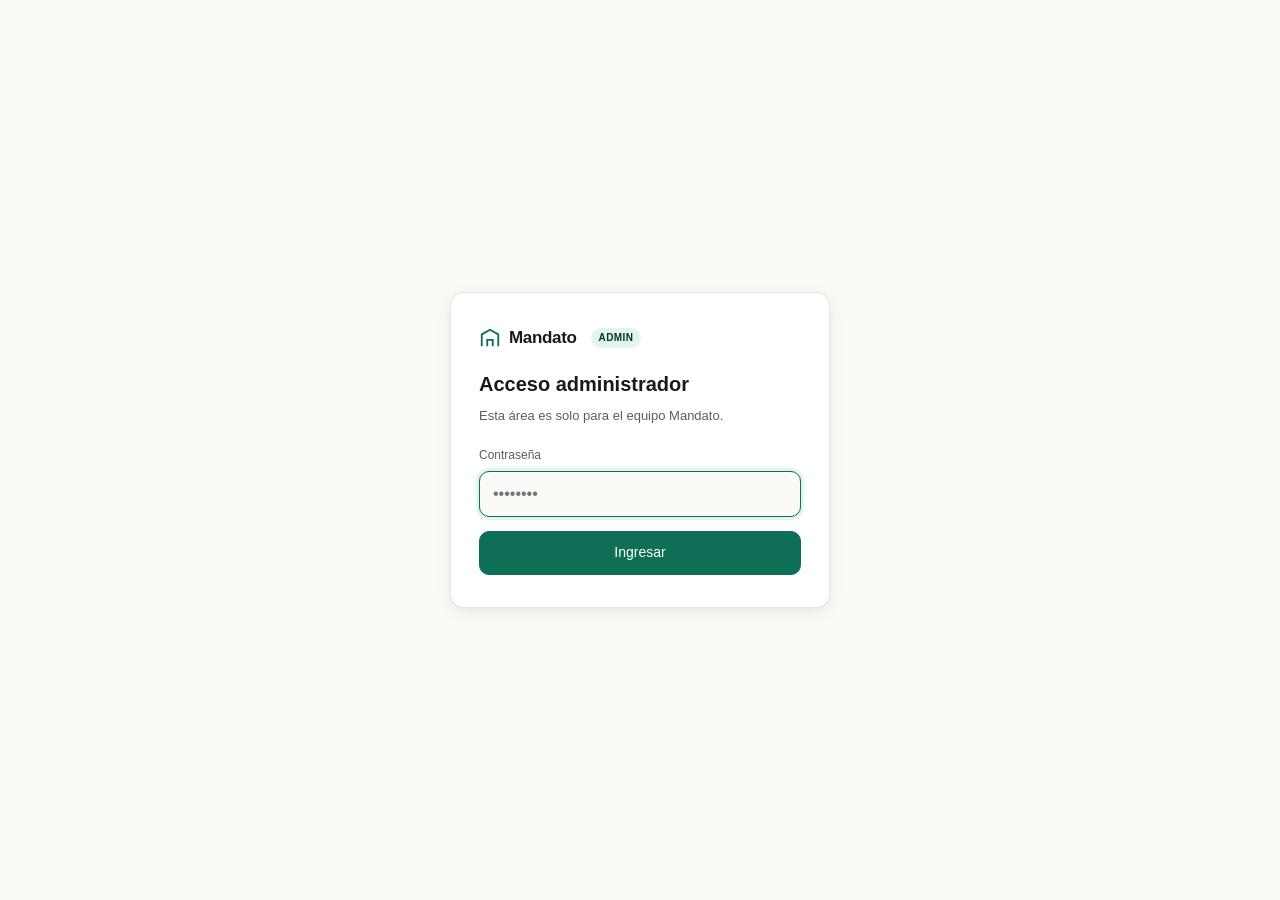
==== admin.html @ d6e8c39d "Add files via upload" ====
<!DOCTYPE html>
<html lang="es-CO">
<head>
<meta charset="UTF-8">
<meta name="viewport" content="width=device-width, initial-scale=1.0, viewport-fit=cover">
<meta name="theme-color" content="#0F6E56">
<meta name="robots" content="noindex, nofollow">
<title>Admin — Mandato</title>
<link rel="stylesheet" href="styles.css">
<style>
  .login-screen { min-height: 100vh; display: flex; align-items: center; justify-content: center; padding: 20px; }
  .login-card { background: var(--surface); border: 0.5px solid var(--border); border-radius: var(--radius-lg); padding: 32px 28px; max-width: 380px; width: 100%; box-shadow: var(--shadow-md); }
  .login-card h1 { font-size: 20px; margin: 0 0 6px; font-weight: 600; }
  .login-card p { font-size: 13px; color: var(--text-muted); margin: 0 0 20px; }
  .app { display: none; }
  .app.active { display: block; }
  .topbar-tag { font-size: 10px; padding: 2px 8px; background: var(--brand-light); color: var(--brand-text); border-radius: 999px; font-weight: 600; letter-spacing: 0.04em; text-transform: uppercase; margin-left: 6px; }
  .stats-row { display: grid; grid-template-columns: repeat(2, 1fr); gap: 10px; margin-bottom: 20px; }
  @media (min-width: 720px) { .stats-row { grid-template-columns: repeat(5, 1fr); } }
  .stat-card { background: var(--surface); border: 0.5px solid var(--border); border-radius: var(--radius-md); padding: 12px 14px; }
  .stat-label { font-size: 10px; color: var(--text-muted); letter-spacing: 0.05em; text-transform: uppercase; font-weight: 600; }
  .stat-value { font-size: 22px; font-weight: 600; margin-top: 2px; letter-spacing: -0.02em; }
  .stat-sub { font-size: 11px; color: var(--text-faint); margin-top: 2px; }
  .tabs { display: flex; gap: 4px; margin: 24px 0 18px; border-bottom: 0.5px solid var(--border); padding-bottom: 0; overflow-x: auto; }
  .tab { padding: 10px 16px; border: none; background: transparent; color: var(--text-muted); font-size: 13px; font-weight: 500; border-bottom: 2px solid transparent; transition: all 0.15s; white-space: nowrap; }
  .tab.active { color: var(--brand); border-bottom-color: var(--brand); }
  .tab-content { display: none; }
  .tab-content.active { display: block; }
  .filter-bar { display: flex; gap: 6px; margin-bottom: 14px; overflow-x: auto; padding-bottom: 4px; }
  .filter-bar::-webkit-scrollbar { display: none; }
  .filter-pill { padding: 7px 13px; border-radius: 999px; border: 0.5px solid var(--border-strong); background: var(--surface); color: var(--text); font-size: 13px; white-space: nowrap; flex-shrink: 0; }
  .filter-pill.active { background: var(--brand); border-color: var(--brand); color: white; font-weight: 500; }
  .item { background: var(--surface); border: 0.5px solid var(--border); border-radius: var(--radius-md); padding: 14px 16px; margin-bottom: 10px; cursor: pointer; transition: border-color 0.15s; }
  .item:hover { border-color: var(--brand); }
  .item-head { display: flex; justify-content: space-between; align-items: flex-start; gap: 10px; margin-bottom: 6px; flex-wrap: wrap; }
  .item-meta { font-size: 11px; color: var(--text-faint); font-family: monospace; }
  .item-title { font-size: 14px; font-weight: 500; }
  .item-text { font-size: 13px; color: var(--text-muted); line-height: 1.5; margin: 6px 0; }
  .item-foot { display: flex; justify-content: space-between; align-items: center; flex-wrap: wrap; gap: 6px; font-size: 11px; color: var(--text-faint); }
  .empty { background: var(--surface); border: 0.5px dashed var(--border-strong); border-radius: var(--radius-lg); padding: 50px 24px; text-align: center; color: var(--text-muted); }
  .empty h3 { font-size: 16px; color: var(--text); margin: 0 0 6px; font-weight: 500; }
  .empty p { font-size: 13px; max-width: 360px; line-height: 1.6; margin: 0 auto; }
  .modal { max-width: 640px; }
  .modal-header { padding-bottom: 12px; border-bottom: 0.5px solid var(--border); margin-bottom: 14px; }
  .modal-header h2 { font-size: 18px; margin: 0 0 4px; font-weight: 600; }
  .detail-grid { display: grid; grid-template-columns: 1fr 1fr; gap: 8px; margin: 12px 0; }
  .detail-item { background: var(--bg); border: 0.5px solid var(--border); border-radius: var(--radius-sm); padding: 8px 12px; }
  .detail-item-key { font-size: 10px; color: var(--text-faint); text-transform: uppercase; letter-spacing: 0.04em; }
  .detail-item-value { font-size: 13px; margin-top: 2px; }
  .contact-card { background: var(--brand-light); border-radius: var(--radius-md); padding: 12px 14px; margin: 12px 0; }
  .contact-card div { font-size: 13px; color: var(--brand-text); margin-bottom: 4px; }
  .contact-card div:last-child { margin-bottom: 0; }
  .modal-actions { display: flex; gap: 8px; margin-top: 14px; padding-top: 14px; border-top: 0.5px solid var(--border); flex-wrap: wrap; }
  .toast { position: fixed; bottom: 20px; left: 50%; transform: translateX(-50%); background: var(--text); color: var(--bg); padding: 12px 20px; border-radius: var(--radius-md); font-size: 13px; opacity: 0; transition: opacity 0.3s; z-index: 200; }
  .toast.show { opacity: 1; }
  .setup-banner { background: var(--warning-light); border: 0.5px solid var(--warning); border-radius: var(--radius-md); padding: 14px 16px; margin-bottom: 16px; font-size: 13px; color: var(--warning); }
</style>
</head>
<body>

<!-- Login -->
<div class="login-screen" id="login-screen">
  <div class="login-card">
    <div class="brand" style="margin-bottom:18px"><svg class="brand-icon" width="22" height="22" viewBox="0 0 24 24" fill="none" stroke="currentColor" stroke-width="2"><path d="M3 21V8l9-5 9 5v13"/><path d="M9 21v-7h6v7"/></svg><span class="brand-name">Mandato</span><span class="topbar-tag">admin</span></div>
    <h1>Acceso administrador</h1>
    <p>Esta área es solo para el equipo Mandato.</p>
    <div class="form-field">
      <label for="login-password">Contraseña</label>
      <input type="password" id="login-password" placeholder="••••••••">
    </div>
    <button type="button" class="btn btn-primary btn-block" id="login-btn">Ingresar</button>
  </div>
</div>

<!-- App -->
<div class="app" id="app">
  <header class="nav">
    <div class="nav-inner">
      <a href="index.html" class="brand"><svg class="brand-icon" width="20" height="20" viewBox="0 0 24 24" fill="none" stroke="currentColor" stroke-width="2"><path d="M3 21V8l9-5 9 5v13"/><path d="M9 21v-7h6v7"/></svg><span class="brand-name">Mandato</span><span class="topbar-tag">admin</span></a>
      <div class="nav-actions">
        <span style="font-size:11px; color:var(--text-faint);" id="storage-mode">modo: local</span>
        <button type="button" class="btn btn-ghost btn-sm" id="logout-btn">Salir</button>
      </div>
    </div>
  </header>

  <main class="wrap-wide" style="padding-top:24px; padding-bottom:48px;">

    <h1 style="font-size:24px; margin:0 0 6px; font-weight:600; letter-spacing:-0.02em;">Dashboard</h1>
    <p style="font-size:14px; color:var(--text-muted); margin:0 0 20px;">Operaciones, ingresos y gestión de la plataforma.</p>

    <div id="setup-banner-slot"></div>

    <!-- Métricas globales -->
    <div class="stats-row">
      <div class="stat-card">
        <div class="stat-label">MRR</div>
        <div class="stat-value" id="stat-mrr">$0</div>
        <div class="stat-sub">ingreso mensual recurrente</div>
      </div>
      <div class="stat-card">
        <div class="stat-label">Compradores</div>
        <div class="stat-value" id="stat-users">0</div>
        <div class="stat-sub" id="stat-users-sub">0 premium</div>
      </div>
      <div class="stat-card">
        <div class="stat-label">Brokers activos</div>
        <div class="stat-value" id="stat-brokers">0</div>
        <div class="stat-sub" id="stat-brokers-sub">0 pro+</div>
      </div>
      <div class="stat-card">
        <div class="stat-label">Mandatos activos</div>
        <div class="stat-value" id="stat-mandatos">0</div>
        <div class="stat-sub" id="stat-mandatos-sub">0 nuevos hoy</div>
      </div>
      <div class="stat-card">
        <div class="stat-label">Pagos del mes</div>
        <div class="stat-value" id="stat-pagos">$0</div>
        <div class="stat-sub" id="stat-pagos-sub">0 transacciones</div>
      </div>
    </div>

    <!-- Tabs -->
    <div class="tabs">
      <button type="button" class="tab active" data-tab="mandatos">Mandatos</button>
      <button type="button" class="tab" data-tab="usuarios">Compradores</button>
      <button type="button" class="tab" data-tab="brokers">Brokers</button>
      <button type="button" class="tab" data-tab="pagos">Pagos</button>
      <button type="button" class="tab" data-tab="suscripciones">Suscripciones</button>
    </div>

    <!-- Tab: Mandatos -->
    <div class="tab-content active" id="tab-mandatos">
      <div class="filter-bar">
        <button type="button" class="filter-pill active" data-mfilter="all">Todos</button>
        <button type="button" class="filter-pill" data-mfilter="active">Activos</button>
        <button type="button" class="filter-pill" data-mfilter="paused">Pausados</button>
        <button type="button" class="filter-pill" data-mfilter="closed">Cerrados</button>
        <button type="button" class="filter-pill" data-mfilter="expired">Expirados</button>
      </div>
      <div id="mandates-list"></div>
    </div>

    <!-- Tab: Usuarios -->
    <div class="tab-content" id="tab-usuarios">
      <div id="users-list"></div>
    </div>

    <!-- Tab: Brokers -->
    <div class="tab-content" id="tab-brokers">
      <div id="brokers-list"></div>
    </div>

    <!-- Tab: Pagos -->
    <div class="tab-content" id="tab-pagos">
      <div id="pagos-list"></div>
    </div>

    <!-- Tab: Suscripciones -->
    <div class="tab-content" id="tab-suscripciones">
      <div id="subs-list"></div>
    </div>

  </main>
</div>

<!-- Modal detalle mandato -->
<div class="modal-backdrop" id="mandate-modal">
  <div class="modal">
    <div class="modal-header">
      <h2 id="md-name">Mandato</h2>
      <div id="md-meta" style="font-size:11px; color:var(--text-faint);"></div>
    </div>
    <div id="md-body"></div>
    <div class="modal-actions">
      <button type="button" class="btn btn-sm" id="md-close">Cerrar</button>
      <button type="button" class="btn btn-whatsapp btn-sm" id="md-whatsapp">WhatsApp</button>
      <select class="btn btn-sm" id="md-status" style="padding-right:30px">
        <option value="active">Activo</option>
        <option value="paused">Pausado</option>
        <option value="closed">Cerrado</option>
        <option value="expired">Expirado</option>
      </select>
      <button type="button" class="btn btn-primary btn-sm" id="md-add-offer" style="margin-left:auto">+ Enviar oferta</button>
    </div>
  </div>
</div>

<!-- Modal nueva oferta -->
<div class="modal-backdrop" id="offer-modal">
  <div class="modal" style="max-width:520px">
    <div class="modal-header"><h2>Nueva oferta</h2></div>
    <div class="form-field"><label>Nombre del inmueble</label><input type="text" id="of-name" placeholder="Apto 401 · Edificio Manila Living"></div>
    <div class="form-field"><label>Ubicación</label><input type="text" id="of-location" placeholder="Manila, El Poblado · Estrato 6"></div>
    <div class="form-row">
      <div class="form-field"><label>Precio COP</label><input type="text" id="of-price" inputmode="numeric" placeholder="420.000.000"></div>
      <div class="form-field"><label>Área m²</label><input type="text" id="of-area" inputmode="numeric"></div>
    </div>
    <div class="form-row">
      <div class="form-field"><label>Habitaciones</label><input type="text" id="of-rooms"></div>
      <div class="form-field"><label>Baños</label><input type="text" id="of-baths"></div>
    </div>
    <div class="form-field"><label>Por qué hace match</label><textarea id="of-why" placeholder="Off-market. Cap rate 9.8%..."></textarea></div>
    <div class="form-field"><label>Link <span class="optional">(opcional)</span></label><input type="url" id="of-link"></div>
    <div class="modal-actions">
      <button type="button" class="btn btn-sm" id="of-cancel">Cancelar</button>
      <button type="button" class="btn btn-primary btn-sm" id="of-submit" style="margin-left:auto">Guardar y notificar</button>
    </div>
  </div>
</div>

<div class="toast" id="toast"></div>

<script src="config.js"></script>
<script>
(function() {
  var H = window.MANDATO_HELPERS;
  var DB = window.MANDATO_DB;
  var SESSION_KEY = 'mandato_admin_session_v1';

  var allMandates = [], allUsers = [], allBrokers = [], allPagos = [], allSubs = [];
  var currentMandate = null;
  var currentMFilter = 'all';

  // ===== Auth =====
  function checkAuth() {
    return sessionStorage.getItem(SESSION_KEY) === 'authenticated';
  }
  function showApp() {
    document.getElementById('login-screen').style.display = 'none';
    document.getElementById('app').classList.add('active');
    if (!DB.isConfigured()) {
      document.getElementById('storage-mode').textContent = 'modo: local (demo)';
      document.getElementById('setup-banner-slot').innerHTML = '<div class="setup-banner">⚠️ <strong>Supabase no configurado.</strong> Estás en modo demo con datos de ejemplo. Edita <code>config.js</code> y pega tu URL y anon key para conectar la base de datos real.</div>';
      seedDemoData();
    } else {
      document.getElementById('storage-mode').textContent = 'modo: supabase';
    }
    refreshAll();
  }
  function showLogin() {
    document.getElementById('login-screen').style.display = 'flex';
    document.getElementById('app').classList.remove('active');
  }

  document.getElementById('login-btn').addEventListener('click', function() {
    var pw = document.getElementById('login-password').value;
    if (pw === window.MANDATO_CONFIG.ADMIN_PASSWORD) {
      sessionStorage.setItem(SESSION_KEY, 'authenticated');
      showApp();
    } else { showToast('Contraseña incorrecta'); }
  });
  document.getElementById('login-password').addEventListener('keydown', function(e) {
    if (e.key === 'Enter') document.getElementById('login-btn').click();
  });
  document.getElementById('logout-btn').addEventListener('click', function() {
    sessionStorage.removeItem(SESSION_KEY); window.location.reload();
  });

  // ===== Demo data =====
  function seedDemoData() {
    if (allMandates.length > 0) return;
    var now = Date.now();
    allMandates = [
      { id: 'm_demo_1', created_at: new Date(now - 6*3600*1000).toISOString(), vence_at: new Date(now + 24*86400*1000).toISOString(), status: 'active', usuario_id: 'u_demo_1', contact_name: 'Juan Pérez', contact_phone: '3001234567', contact_email: 'juan@ejemplo.com', free_text: 'Apto 2 hab en El Poblado o Laureles para Airbnb hasta $450M, contado, 1-3 meses.', fields: { 'Tipo': 'Apartamento', 'Zona': 'El Poblado, Laureles', 'Habitaciones': '2', 'Forma de pago': 'Contado' }, ofertas_count: 3 },
      { id: 'm_demo_2', created_at: new Date(now - 2*86400*1000).toISOString(), vence_at: new Date(now + 28*86400*1000).toISOString(), status: 'active', usuario_id: 'u_demo_2', contact_name: 'María Restrepo', contact_phone: '3109876543', free_text: 'Casa familiar Envigado, 3 hab, hasta $900M, crédito.', fields: { 'Tipo': 'Casa', 'Zona': 'Envigado' }, ofertas_count: 2 },
      { id: 'm_demo_3', created_at: new Date(now - 86400*1000).toISOString(), vence_at: new Date(now + 14*86400*1000).toISOString(), status: 'active', usuario_id: 'u_demo_3', contact_name: 'Andrés Foreign', contact_phone: '3145556677', free_text: 'Apartaestudio en Provenza para flip, hasta $280M, contado.', fields: { 'Tipo': 'Apartaestudio', 'Forma de pago': 'Contado' }, ofertas_count: 0 }
    ];
    allUsers = [
      { id: 'u_demo_1', nombre: 'Juan Pérez', telefono: '3001234567', email: 'juan@ejemplo.com', plan_id: 'comprador_premium', plan_vence_at: new Date(now + 24*86400*1000).toISOString(), created_at: new Date(now - 7*86400*1000).toISOString() },
      { id: 'u_demo_2', nombre: 'María Restrepo', telefono: '3109876543', email: 'maria@gmail.com', plan_id: 'comprador_free', created_at: new Date(now - 3*86400*1000).toISOString() },
      { id: 'u_demo_3', nombre: 'Andrés Foreign', telefono: '3145556677', email: 'andres@gmail.com', plan_id: 'comprador_free', created_at: new Date(now - 86400*1000).toISOString() }
    ];
    allBrokers = [
      { id: 'br_demo_1', nombre: 'Carolina Restrepo', telefono: '3201112233', email: 'caro@inmob.co', empresa: 'Independiente', plan_id: 'broker_pro', plan_vence_at: new Date(now + 20*86400*1000).toISOString(), activo: true, ciudades: ['Medellín'], created_at: new Date(now - 30*86400*1000).toISOString() },
      { id: 'br_demo_2', nombre: 'Juan Marín', telefono: '3105556677', email: 'juan@brokers.co', plan_id: 'broker_basico', plan_vence_at: new Date(now + 15*86400*1000).toISOString(), activo: true, ciudades: ['Medellín'], created_at: new Date(now - 60*86400*1000).toISOString() },
      { id: 'br_demo_3', nombre: 'Andrés Salazar', telefono: '3009998877', email: 'andres@elite.co', empresa: 'Élite Realty', plan_id: 'broker_elite', plan_vence_at: new Date(now + 5*86400*1000).toISOString(), activo: true, ciudades: ['Medellín', 'Bogotá', 'Cali'], created_at: new Date(now - 90*86400*1000).toISOString() }
    ];
    allSubs = [
      { id: 'sub_1', usuario_id: 'u_demo_1', plan_id: 'comprador_premium', estado: 'active', monto: 79000, inicio_at: new Date(now - 6*86400*1000).toISOString(), fin_at: new Date(now + 24*86400*1000).toISOString() },
      { id: 'sub_2', broker_id: 'br_demo_1', plan_id: 'broker_pro', estado: 'active', monto: 349000, inicio_at: new Date(now - 10*86400*1000).toISOString(), fin_at: new Date(now + 20*86400*1000).toISOString() },
      { id: 'sub_3', broker_id: 'br_demo_2', plan_id: 'broker_basico', estado: 'active', monto: 149000, inicio_at: new Date(now - 15*86400*1000).toISOString(), fin_at: new Date(now + 15*86400*1000).toISOString() },
      { id: 'sub_4', broker_id: 'br_demo_3', plan_id: 'broker_elite', estado: 'active', monto: 799000, inicio_at: new Date(now - 25*86400*1000).toISOString(), fin_at: new Date(now + 5*86400*1000).toISOString() }
    ];
    allPagos = [
      { id: 'pay_1', created_at: new Date(now - 6*86400*1000).toISOString(), monto: 79000, estado: 'approved', metodo_pago: 'CARD', usuario_id: 'u_demo_1', payer_email: 'juan@ejemplo.com', wompi_reference: 'mandato_1730000001' },
      { id: 'pay_2', created_at: new Date(now - 10*86400*1000).toISOString(), monto: 349000, estado: 'approved', metodo_pago: 'PSE', broker_id: 'br_demo_1', payer_email: 'caro@inmob.co', wompi_reference: 'mandato_br_1730000002' },
      { id: 'pay_3', created_at: new Date(now - 15*86400*1000).toISOString(), monto: 149000, estado: 'approved', metodo_pago: 'NEQUI', broker_id: 'br_demo_2', payer_email: 'juan@brokers.co', wompi_reference: 'mandato_br_1730000003' },
      { id: 'pay_4', created_at: new Date(now - 25*86400*1000).toISOString(), monto: 799000, estado: 'approved', metodo_pago: 'BANCOLOMBIA_TRANSFER', broker_id: 'br_demo_3', payer_email: 'andres@elite.co', wompi_reference: 'mandato_br_1730000004' }
    ];
  }

  // ===== Refresh data =====
  function refreshAll() {
    if (!DB.isConfigured()) {
      renderStats(); renderMandates(); renderUsers(); renderBrokers(); renderPagos(); renderSubs();
      return;
    }
    Promise.all([
      DB.select('mandatos', 'order=created_at.desc&limit=200'),
      DB.select('usuarios', 'order=created_at.desc&limit=200'),
      DB.select('brokers', 'order=created_at.desc&limit=200'),
      DB.select('pagos', 'order=created_at.desc&limit=200'),
      DB.select('suscripciones', 'order=created_at.desc&limit=200')
    ]).then(function(results) {
      allMandates = results[0] || [];
      allUsers = results[1] || [];
      allBrokers = results[2] || [];
      allPagos = results[3] || [];
      allSubs = results[4] || [];
      renderStats(); renderMandates(); renderUsers(); renderBrokers(); renderPagos(); renderSubs();
    }).catch(function(e) {
      console.error(e); showToast('Error cargando datos: ' + e.message);
    });
  }

  function renderStats() {
    // MRR: suma de todas las suscripciones activas mensuales
    var mrr = allSubs.filter(function(s){return s.estado === 'active';})
      .reduce(function(sum, s){return sum + (s.monto || 0);}, 0);
    document.getElementById('stat-mrr').textContent = H.formatCOP(mrr);

    // Usuarios
    document.getElementById('stat-users').textContent = allUsers.length;
    var premium = allUsers.filter(function(u){return u.plan_id === 'comprador_premium';}).length;
    document.getElementById('stat-users-sub').textContent = premium + ' premium';

    // Brokers activos
    var brokersActivos = allBrokers.filter(function(b){return b.activo !== false;}).length;
    document.getElementById('stat-brokers').textContent = brokersActivos;
    var pro = allBrokers.filter(function(b){return b.plan_id === 'broker_pro' || b.plan_id === 'broker_elite';}).length;
    document.getElementById('stat-brokers-sub').textContent = pro + ' pro+';

    // Mandatos activos
    var mandActivos = allMandates.filter(function(m){return m.status === 'active';}).length;
    document.getElementById('stat-mandatos').textContent = mandActivos;
    var hoy = new Date(); hoy.setHours(0,0,0,0);
    var nuevosHoy = allMandates.filter(function(m){return new Date(m.created_at) >= hoy;}).length;
    document.getElementById('stat-mandatos-sub').textContent = nuevosHoy + ' nuevos hoy';

    // Pagos del mes
    var inicioMes = new Date(); inicioMes.setDate(1); inicioMes.setHours(0,0,0,0);
    var pagosDelMes = allPagos.filter(function(p){
      return p.estado === 'approved' && new Date(p.created_at) >= inicioMes;
    });
    var montoMes = pagosDelMes.reduce(function(sum, p){return sum + (p.monto || 0);}, 0);
    document.getElementById('stat-pagos').textContent = H.formatCOP(montoMes);
    document.getElementById('stat-pagos-sub').textContent = pagosDelMes.length + ' transacciones';
  }

  // ===== Tabs =====
  document.querySelectorAll('.tab').forEach(function(t) {
    t.addEventListener('click', function() {
      document.querySelectorAll('.tab').forEach(function(x){x.classList.remove('active');});
      document.querySelectorAll('.tab-content').forEach(function(c){c.classList.remove('active');});
      t.classList.add('active');
      document.getElementById('tab-' + t.getAttribute('data-tab')).classList.add('active');
    });
  });

  // ===== Filter mandatos =====
  document.querySelectorAll('[data-mfilter]').forEach(function(p) {
    p.addEventListener('click', function() {
      document.querySelectorAll('[data-mfilter]').forEach(function(x){x.classList.remove('active');});
      p.classList.add('active');
      currentMFilter = p.getAttribute('data-mfilter');
      renderMandates();
    });
  });

  function renderMandates() {
    var list = currentMFilter === 'all' ? allMandates : allMandates.filter(function(m){return m.status === currentMFilter;});
    var el = document.getElementById('mandates-list');
    if (list.length === 0) {
      el.innerHTML = '<div class="empty"><h3>Sin mandatos en esta vista</h3><p>Cuando los compradores publiquen, aparecerán aquí.</p></div>';
      return;
    }
    el.innerHTML = list.map(function(m) {
      var statusBadge = {active:'badge-brand', paused:'badge-warning', closed:'badge-info', expired:'badge-danger'}[m.status] || '';
      return '<div class="item" data-id="' + H.escapeHtml(m.id) + '" data-type="mandate">' +
        '<div class="item-head">' +
          '<div><span class="item-meta">' + H.escapeHtml(m.id) + '</span> · <span class="item-title">' + H.escapeHtml(m.contact_name || '') + '</span></div>' +
          '<span class="badge ' + statusBadge + '">' + m.status + '</span>' +
        '</div>' +
        '<div class="item-text">' + H.escapeHtml((m.free_text || '').slice(0, 200)) + '</div>' +
        '<div class="item-foot"><span>' + H.timeAgo(m.created_at) + ' · +57 ' + H.escapeHtml(m.contact_phone) + '</span><span>' + (m.ofertas_count || 0) + ' ofertas</span></div>' +
      '</div>';
    }).join('');
    el.querySelectorAll('.item').forEach(function(c) {
      c.addEventListener('click', function(){ openMandateDetail(c.getAttribute('data-id')); });
    });
  }

  function renderUsers() {
    var el = document.getElementById('users-list');
    if (allUsers.length === 0) {
      el.innerHTML = '<div class="empty"><h3>Sin compradores aún</h3><p>Los compradores que se registren aparecerán aquí.</p></div>';
      return;
    }
    el.innerHTML = allUsers.map(function(u) {
      var planBadge = u.plan_id === 'comprador_premium' ? '<span class="badge badge-brand">Premium</span>' : '<span class="badge">Free</span>';
      return '<div class="item">' +
        '<div class="item-head">' +
          '<div><span class="item-title">' + H.escapeHtml(u.nombre) + '</span></div>' +
          planBadge +
        '</div>' +
        '<div class="item-foot"><span>+57 ' + H.escapeHtml(u.telefono) + ' · ' + H.escapeHtml(u.email || '') + '</span><span>' + H.timeAgo(u.created_at) + '</span></div>' +
      '</div>';
    }).join('');
  }

  function renderBrokers() {
    var el = document.getElementById('brokers-list');
    if (allBrokers.length === 0) {
      el.innerHTML = '<div class="empty"><h3>Sin brokers afiliados</h3><p>Los brokers que se registren aparecerán aquí.</p></div>';
      return;
    }
    el.innerHTML = allBrokers.map(function(b) {
      var planLabel = {broker_basico:'Básico', broker_pro:'Pro', broker_elite:'Élite'}[b.plan_id] || '?';
      var planBadgeClass = b.plan_id === 'broker_elite' ? 'badge-gold' : (b.plan_id === 'broker_pro' ? 'badge-brand' : 'badge-info');
      var activoLabel = b.activo === false ? '<span class="badge badge-danger">inactivo</span>' : '';
      return '<div class="item">' +
        '<div class="item-head">' +
          '<div><span class="item-title">' + H.escapeHtml(b.nombre) + '</span>' + (b.empresa ? ' <span style="color:var(--text-faint); font-size:12px;">· ' + H.escapeHtml(b.empresa) + '</span>' : '') + '</div>' +
          '<div style="display:flex; gap:4px;"><span class="badge ' + planBadgeClass + '">' + planLabel + '</span>' + activoLabel + '</div>' +
        '</div>' +
        '<div class="item-foot"><span>+57 ' + H.escapeHtml(b.telefono) + ' · ' + H.escapeHtml(b.email || '') + '</span><span>vence en ' + (b.plan_vence_at ? H.daysUntil(b.plan_vence_at) + ' días' : '—') + '</span></div>' +
      '</div>';
    }).join('');
  }

  function renderPagos() {
    var el = document.getElementById('pagos-list');
    if (allPagos.length === 0) {
      el.innerHTML = '<div class="empty"><h3>Sin pagos registrados</h3><p>Los pagos exitosos y rechazados aparecerán aquí.</p></div>';
      return;
    }
    el.innerHTML = allPagos.map(function(p) {
      var estadoBadge = {approved:'badge-brand', pending:'badge-warning', declined:'badge-danger', voided:'badge-info', error:'badge-danger'}[p.estado] || '';
      return '<div class="item">' +
        '<div class="item-head">' +
          '<div><span class="item-title">' + H.formatCOP(p.monto) + '</span> <span style="color:var(--text-faint); font-size:12px;">· ' + H.escapeHtml(p.metodo_pago || '?') + '</span></div>' +
          '<span class="badge ' + estadoBadge + '">' + p.estado + '</span>' +
        '</div>' +
        '<div class="item-foot"><span>' + H.escapeHtml(p.payer_email || '') + ' · ref: ' + H.escapeHtml(p.wompi_reference || '?') + '</span><span>' + H.timeAgo(p.created_at) + '</span></div>' +
      '</div>';
    }).join('');
  }

  function renderSubs() {
    var el = document.getElementById('subs-list');
    if (allSubs.length === 0) {
      el.innerHTML = '<div class="empty"><h3>Sin suscripciones</h3><p>Las suscripciones activas y pasadas aparecerán aquí.</p></div>';
      return;
    }
    el.innerHTML = allSubs.map(function(s) {
      var planLabel = {comprador_free:'Free', comprador_premium:'Premium', broker_basico:'Básico', broker_pro:'Pro', broker_elite:'Élite'}[s.plan_id] || s.plan_id;
      var titular = '';
      if (s.usuario_id) {
        var u = allUsers.find(function(x){return x.id === s.usuario_id;});
        titular = (u && u.nombre) || s.usuario_id;
      } else if (s.broker_id) {
        var b = allBrokers.find(function(x){return x.id === s.broker_id;});
        titular = ((b && b.nombre) || s.broker_id) + ' (broker)';
      }
      var estadoBadge = {active:'badge-brand', pending:'badge-warning', cancelled:'badge-danger', expired:'badge-info'}[s.estado] || '';
      return '<div class="item">' +
        '<div class="item-head">' +
          '<div><span class="item-title">' + H.escapeHtml(titular) + '</span> · <span style="color:var(--text-muted); font-size:13px;">' + planLabel + ' · ' + H.formatCOP(s.monto) + '</span></div>' +
          '<span class="badge ' + estadoBadge + '">' + s.estado + '</span>' +
        '</div>' +
        '<div class="item-foot"><span>desde ' + H.timeAgo(s.inicio_at) + '</span><span>vence ' + (s.fin_at ? 'en ' + H.daysUntil(s.fin_at) + ' días' : '—') + '</span></div>' +
      '</div>';
    }).join('');
  }

  // ===== Mandate detail =====
  function openMandateDetail(id) {
    var m = allMandates.find(function(x){return x.id === id;});
    if (!m) return;
    currentMandate = m;

    document.getElementById('md-name').textContent = m.contact_name || 'Mandato';
    document.getElementById('md-meta').textContent = m.id + ' · ' + H.timeAgo(m.created_at);

    var fieldsHtml = '';
    if (m.fields) {
      Object.keys(m.fields).forEach(function(k) {
        fieldsHtml += '<div class="detail-item"><div class="detail-item-key">' + H.escapeHtml(k) + '</div><div class="detail-item-value">' + H.escapeHtml(m.fields[k]) + '</div></div>';
      });
    }

    document.getElementById('md-body').innerHTML =
      '<div class="contact-card">' +
        '<div><strong>' + H.escapeHtml(m.contact_name) + '</strong></div>' +
        '<div>+57 ' + H.escapeHtml(m.contact_phone) + '</div>' +
        (m.contact_email ? '<div>' + H.escapeHtml(m.contact_email) + '</div>' : '') +
      '</div>' +
      '<div style="font-size:11px; color:var(--text-muted); text-transform:uppercase; letter-spacing:0.05em; margin:14px 0 6px;">Lo que busca</div>' +
      '<div style="font-size:14px; line-height:1.6; padding:12px 14px; background:var(--bg); border-radius:var(--radius-md);">' + H.escapeHtml(m.free_text || 'Sin descripción') + '</div>' +
      (Object.keys(m.fields || {}).length > 0 ? '<div style="font-size:11px; color:var(--text-muted); text-transform:uppercase; letter-spacing:0.05em; margin:14px 0 6px;">Especificaciones</div><div class="detail-grid">' + fieldsHtml + '</div>' : '');

    document.getElementById('md-status').value = m.status;
    document.getElementById('mandate-modal').classList.add('open');
    document.body.classList.add('modal-open');
  }

  document.getElementById('md-close').addEventListener('click', function() {
    document.getElementById('mandate-modal').classList.remove('open');
    document.body.classList.remove('modal-open');
  });
  document.getElementById('mandate-modal').addEventListener('click', function(e) {
    if (e.target === this) {
      this.classList.remove('open');
      document.body.classList.remove('modal-open');
    }
  });

  document.getElementById('md-status').addEventListener('change', function() {
    if (!currentMandate) return;
    var newStatus = this.value;
    if (DB.isConfigured()) {
      DB.update('mandatos', currentMandate.id, { status: newStatus }).then(function() {
        currentMandate.status = newStatus;
        showToast('Estado actualizado'); refreshAll();
      });
    } else {
      currentMandate.status = newStatus;
      showToast('Estado actualizado'); renderMandates(); renderStats();
    }
  });

  document.getElementById('md-whatsapp').addEventListener('click', function() {
    if (!currentMandate) return;
    var msg = 'Hola ' + (currentMandate.contact_name || '').split(' ')[0] + ', soy del equipo Mandato. Sobre tu solicitud, ¿podemos hablar un momento?';
    window.open('https://wa.me/57' + currentMandate.contact_phone + '?text=' + encodeURIComponent(msg), '_blank');
  });

  document.getElementById('md-add-offer').addEventListener('click', function() {
    document.getElementById('offer-modal').classList.add('open');
  });

  // ===== Offer modal =====
  function closeOfferModal() {
    document.getElementById('offer-modal').classList.remove('open');
    ['of-name','of-location','of-price','of-area','of-rooms','of-baths','of-why','of-link'].forEach(function(id){document.getElementById(id).value = '';});
  }
  document.getElementById('of-cancel').addEventListener('click', closeOfferModal);
  document.getElementById('offer-modal').addEventListener('click', function(e) {
    if (e.target === this) closeOfferModal();
  });

  document.getElementById('of-submit').addEventListener('click', function() {
    if (!currentMandate) return;
    var name = document.getElementById('of-name').value.trim();
    var price = document.getElementById('of-price').value.trim();
    if (!name || !price) { showToast('Mínimo nombre y precio'); return; }
    var offer = {
      id: H.uid('o'),
      mandate_id: currentMandate.id,
      enviada_por: 'team',
      name: name,
      location: document.getElementById('of-location').value.trim() || null,
      price: price,
      area: document.getElementById('of-area').value.trim() || null,
      rooms: document.getElementById('of-rooms').value.trim() || null,
      baths: document.getElementById('of-baths').value.trim() || null,
      why: document.getElementById('of-why').value.trim() || null,
      link: document.getElementById('of-link').value.trim() || null
    };

    var notify = function() {
      var contactName = (currentMandate.contact_name || '').split(' ')[0];
      var msg = 'Hola ' + contactName + ', tengo una nueva oferta para tu mandato:\n\n' +
        '🏠 ' + offer.name + '\n' +
        (offer.location ? '📍 ' + offer.location + '\n' : '') +
        '💰 $' + offer.price + ' COP\n' +
        (offer.area ? '📐 ' + offer.area + ' m²' + (offer.rooms ? ' · ' + offer.rooms + ' hab' : '') + (offer.baths ? ' · ' + offer.baths + ' baños' : '') + '\n' : '') +
        (offer.why ? '\n' + offer.why + '\n' : '') +
        (offer.link ? '\nMás info: ' + offer.link + '\n' : '') +
        '\n¿Te interesa visitar?';
      if (confirm('¿Notificar a ' + currentMandate.contact_name + ' por WhatsApp?')) {
        window.open('https://wa.me/57' + currentMandate.contact_phone + '?text=' + encodeURIComponent(msg), '_blank');
      }
    };

    if (DB.isConfigured()) {
      DB.insert('ofertas', offer).then(function() {
        showToast('Oferta guardada');
        closeOfferModal();
        refreshAll();
        setTimeout(notify, 400);
      }).catch(function(e) {
        console.error(e); showToast('Error: ' + e.message);
      });
    } else {
      currentMandate.ofertas_count = (currentMandate.ofertas_count || 0) + 1;
      showToast('Oferta guardada (demo)');
      closeOfferModal();
      renderMandates(); renderStats();
      setTimeout(notify, 400);
    }
  });

  // ===== Helpers =====
  function showToast(msg) {
    var t = document.getElementById('toast');
    t.textContent = msg;
    t.classList.add('show');
    setTimeout(function(){t.classList.remove('show');}, 2500);
  }

  // ===== Init =====
  if (checkAuth()) showApp();
  else { showLogin(); document.getElementById('login-password').focus(); }

})();
</script>

</body>
</html>
---- styles.css ----
/* ============================================================
   MANDATO · Stylesheet compartido
   ============================================================ */

*, *::before, *::after { box-sizing: border-box; }
html { -webkit-text-size-adjust: 100%; scroll-behavior: smooth; }
body { margin: 0; }
body.modal-open { overflow: hidden; }
button { font: inherit; color: inherit; cursor: pointer; }
input, textarea, select { font: inherit; }
a { color: inherit; }

:root {
  --brand: #0F6E56;
  --brand-hover: #0C5A47;
  --brand-light: #E1F5EE;
  --brand-text: #04342C;
  --whatsapp: #25D366;
  --whatsapp-hover: #1FB957;
  --bg: #FAFAF7;
  --surface: #FFFFFF;
  --surface-alt: #F4F2EC;
  --text: #1A1A18;
  --text-muted: #5F5E5A;
  --text-faint: #888780;
  --border: rgba(0, 0, 0, 0.1);
  --border-strong: rgba(0, 0, 0, 0.18);
  --danger: #A32D2D;
  --danger-light: #FCEBEB;
  --warning: #B57700;
  --warning-light: #FCF1DC;
  --info: #2D5FA3;
  --info-light: #E1ECFA;
  --gold: #B8860B;
  --gold-light: #FFF6D9;
  --radius-sm: 6px;
  --radius-md: 10px;
  --radius-lg: 14px;
  --radius-pill: 999px;
  --shadow-sm: 0 1px 2px rgba(0, 0, 0, 0.04);
  --shadow-md: 0 4px 16px rgba(0, 0, 0, 0.08);
  --shadow-lg: 0 12px 40px rgba(0, 0, 0, 0.18);
  --font-sans: -apple-system, BlinkMacSystemFont, "Inter", "Segoe UI", Roboto, "Helvetica Neue", Arial, sans-serif;
  --max-width: 760px;
  --max-width-wide: 1100px;
}

@media (prefers-color-scheme: dark) {
  :root {
    --brand: #5DCAA5;
    --brand-hover: #7FD9BC;
    --brand-light: rgba(29, 158, 117, 0.18);
    --brand-text: #9FE1CB;
    --bg: #18181A;
    --surface: #1F1F22;
    --surface-alt: #15151A;
    --text: #F2F1ED;
    --text-muted: #A8A8A4;
    --text-faint: #6E6E6A;
    --border: rgba(255, 255, 255, 0.08);
    --border-strong: rgba(255, 255, 255, 0.16);
    --danger: #F09595;
    --danger-light: rgba(226, 75, 74, 0.15);
    --warning: #E8B662;
    --warning-light: rgba(232, 182, 98, 0.15);
    --info: #82A8E0;
    --info-light: rgba(130, 168, 224, 0.15);
    --gold: #D4A532;
    --gold-light: rgba(212, 165, 50, 0.15);
  }
}

body {
  font-family: var(--font-sans);
  font-size: 16px;
  line-height: 1.55;
  color: var(--text);
  background: var(--bg);
  -webkit-font-smoothing: antialiased;
  -moz-osx-font-smoothing: grayscale;
}

.wrap { max-width: var(--max-width); margin: 0 auto; padding: 0 16px; }
.wrap-wide { max-width: var(--max-width-wide); margin: 0 auto; padding: 0 16px; }
.sr-only { position: absolute; width: 1px; height: 1px; padding: 0; margin: -1px; overflow: hidden; clip: rect(0,0,0,0); white-space: nowrap; border: 0; }

/* ===== Navbar ===== */
.nav {
  position: sticky;
  top: 0;
  z-index: 50;
  background: rgba(250, 250, 247, 0.92);
  backdrop-filter: saturate(140%) blur(10px);
  -webkit-backdrop-filter: saturate(140%) blur(10px);
  border-bottom: 0.5px solid var(--border);
}
@media (prefers-color-scheme: dark) {
  .nav { background: rgba(24, 24, 26, 0.85); }
}
.nav-inner {
  display: flex;
  justify-content: space-between;
  align-items: center;
  padding: 12px 16px;
  max-width: var(--max-width-wide);
  margin: 0 auto;
}
.brand { display: flex; align-items: center; gap: 8px; text-decoration: none; }
.brand-icon { color: var(--brand); }
.brand-name { font-size: 17px; font-weight: 600; letter-spacing: -0.02em; color: var(--text); }
.nav-links { display: none; gap: 22px; align-items: center; }
.nav-links a { text-decoration: none; color: var(--text-muted); font-size: 14px; transition: color 0.15s; }
.nav-links a:hover { color: var(--text); }
.nav-actions { display: flex; gap: 8px; align-items: center; }
@media (min-width: 720px) {
  .nav-links { display: flex; }
}

/* ===== Buttons ===== */
.btn {
  display: inline-flex;
  align-items: center;
  justify-content: center;
  gap: 6px;
  padding: 10px 18px;
  border-radius: var(--radius-md);
  font-size: 14px;
  font-weight: 500;
  border: 0.5px solid var(--border-strong);
  background: var(--surface);
  color: var(--text);
  transition: all 0.15s;
  text-decoration: none;
  min-height: 40px;
}
.btn:hover { background: var(--surface-alt); }
.btn:disabled { opacity: 0.5; cursor: not-allowed; }
.btn-primary { background: var(--brand); border-color: var(--brand); color: white; box-shadow: var(--shadow-sm); }
.btn-primary:hover:not(:disabled) { background: var(--brand-hover); border-color: var(--brand-hover); }
.btn-whatsapp { background: var(--whatsapp); border-color: var(--whatsapp); color: white; }
.btn-whatsapp:hover { background: var(--whatsapp-hover); border-color: var(--whatsapp-hover); }
.btn-danger { background: var(--danger); border-color: var(--danger); color: white; }
.btn-sm { padding: 7px 14px; font-size: 13px; min-height: 34px; }
.btn-lg { padding: 14px 24px; font-size: 16px; min-height: 50px; }
.btn-block { width: 100%; }
.btn-ghost { border-color: transparent; background: transparent; }
.btn-ghost:hover { background: var(--surface-alt); }

/* ===== Sections ===== */
.section { padding: 40px 0; }
.section.alt { background: var(--surface); border-top: 0.5px solid var(--border); border-bottom: 0.5px solid var(--border); }
.section h2 { font-size: 22px; margin: 0 0 8px; font-weight: 600; letter-spacing: -0.015em; }
.section-sub { font-size: 14px; color: var(--text-muted); margin: 0 0 24px; }
@media (min-width: 720px) {
  .section { padding: 64px 0; }
  .section h2 { font-size: 26px; }
}

/* ===== Hero ===== */
.hero { padding: 32px 0 24px; }
.hero-eyebrow { font-size: 11px; color: var(--brand); letter-spacing: 0.08em; text-transform: uppercase; font-weight: 600; margin-bottom: 12px; }
.hero h1 { font-size: 28px; line-height: 1.15; letter-spacing: -0.025em; margin: 0 0 12px; font-weight: 600; }
.hero-lead { font-size: 15px; color: var(--text-muted); line-height: 1.6; margin: 0 0 24px; max-width: 580px; }
@media (min-width: 720px) {
  .hero { padding: 56px 0 32px; }
  .hero h1 { font-size: 40px; line-height: 1.1; }
  .hero-lead { font-size: 17px; }
}

/* ===== Forms ===== */
.form-field { margin-bottom: 14px; }
.form-field label { display: block; font-size: 12px; font-weight: 500; color: var(--text-muted); margin-bottom: 6px; }
.form-field .optional { color: var(--text-faint); font-weight: 400; }
.form-field input, .form-field textarea, .form-field select {
  width: 100%;
  padding: 11px 13px;
  border: 0.5px solid var(--border-strong);
  border-radius: var(--radius-md);
  background: var(--bg);
  color: var(--text);
  font-size: 16px;
  line-height: 1.4;
  outline: none;
  transition: border-color 0.15s, box-shadow 0.15s;
  font-family: inherit;
}
.form-field textarea { min-height: 80px; resize: vertical; }
.form-field input:focus, .form-field textarea:focus, .form-field select:focus {
  border-color: var(--brand);
  box-shadow: 0 0 0 3px var(--brand-light);
}
.form-field input.error, .form-field textarea.error { border-color: var(--danger); }
.form-error { font-size: 11px; color: var(--danger); margin-top: 4px; display: none; }
.form-field.has-error .form-error { display: block; }
.form-row { display: grid; grid-template-columns: 1fr 1fr; gap: 10px; }
@media (max-width: 480px) {
  .form-row { grid-template-columns: 1fr; }
}
.phone-input {
  display: flex; align-items: stretch;
  border: 0.5px solid var(--border-strong);
  border-radius: var(--radius-md);
  background: var(--bg); overflow: hidden;
  transition: border-color 0.15s, box-shadow 0.15s;
}
.phone-input:focus-within { border-color: var(--brand); box-shadow: 0 0 0 3px var(--brand-light); }
.phone-input.error { border-color: var(--danger); }
.phone-prefix {
  padding: 11px 12px; background: var(--surface-alt); color: var(--text-muted);
  font-size: 14px; font-weight: 500;
  border-right: 0.5px solid var(--border);
  display: flex; align-items: center;
}
.phone-input input { border: none; background: transparent; padding: 11px 13px; flex: 1; width: 100%; font-size: 16px; outline: none; }

/* ===== Pricing cards ===== */
.pricing-grid { display: grid; gap: 16px; grid-template-columns: 1fr; margin-bottom: 24px; }
@media (min-width: 720px) {
  .pricing-grid { grid-template-columns: repeat(2, 1fr); }
  .pricing-grid.three { grid-template-columns: repeat(3, 1fr); }
}
.pricing-card {
  background: var(--surface);
  border: 0.5px solid var(--border);
  border-radius: var(--radius-lg);
  padding: 22px 22px 20px;
  display: flex;
  flex-direction: column;
  transition: border-color 0.15s, transform 0.15s;
}
.pricing-card.featured {
  border-color: var(--brand);
  border-width: 1.5px;
  position: relative;
}
.pricing-card.featured::before {
  content: 'recomendado';
  position: absolute;
  top: -10px;
  left: 22px;
  background: var(--brand);
  color: white;
  font-size: 10px;
  font-weight: 600;
  padding: 3px 10px;
  border-radius: var(--radius-pill);
  letter-spacing: 0.06em;
  text-transform: uppercase;
}
.pricing-card.elite::before {
  content: 'élite';
  background: var(--gold);
}
.pricing-card-name {
  font-size: 13px;
  color: var(--text-muted);
  font-weight: 600;
  letter-spacing: 0.04em;
  text-transform: uppercase;
  margin-bottom: 6px;
}
.pricing-card-price {
  font-size: 32px;
  font-weight: 600;
  letter-spacing: -0.02em;
  margin-bottom: 4px;
}
.pricing-card-price small { font-size: 13px; color: var(--text-muted); font-weight: 400; }
.pricing-card-tagline { font-size: 13px; color: var(--text-muted); margin-bottom: 18px; padding-bottom: 18px; border-bottom: 0.5px solid var(--border); }
.pricing-card ul { list-style: none; padding: 0; margin: 0 0 22px; flex: 1; }
.pricing-card li {
  font-size: 13.5px;
  padding: 6px 0 6px 24px;
  position: relative;
  color: var(--text);
  line-height: 1.5;
}
.pricing-card li::before {
  content: '';
  position: absolute;
  left: 0; top: 12px;
  width: 14px; height: 7px;
  border-left: 2px solid var(--brand);
  border-bottom: 2px solid var(--brand);
  transform: rotate(-45deg);
}

/* ===== Cards generic ===== */
.card {
  background: var(--surface);
  border: 0.5px solid var(--border);
  border-radius: var(--radius-md);
  padding: 16px 18px;
}

/* ===== Modal ===== */
.modal-backdrop {
  position: fixed; inset: 0;
  background: rgba(0, 0, 0, 0.55);
  backdrop-filter: blur(4px);
  -webkit-backdrop-filter: blur(4px);
  display: flex;
  align-items: flex-end;
  justify-content: center;
  z-index: 100;
  opacity: 0; visibility: hidden;
  transition: opacity 0.2s, visibility 0.2s;
}
.modal-backdrop.open { opacity: 1; visibility: visible; }
@media (min-width: 640px) {
  .modal-backdrop { align-items: center; padding: 24px; }
}
.modal {
  background: var(--surface);
  width: 100%;
  max-width: 480px;
  border-radius: var(--radius-lg) var(--radius-lg) 0 0;
  padding: 24px 20px 20px;
  box-shadow: var(--shadow-lg);
  transform: translateY(20px);
  transition: transform 0.25s cubic-bezier(0.2, 0.8, 0.2, 1);
  max-height: 92vh;
  overflow-y: auto;
}
.modal-backdrop.open .modal { transform: translateY(0); }
@media (min-width: 640px) {
  .modal { border-radius: var(--radius-lg); padding: 28px; }
}

/* ===== Footer ===== */
footer { padding: 24px 0 32px; background: var(--surface-alt); border-top: 0.5px solid var(--border); }
.foot-inner { display: flex; justify-content: space-between; align-items: center; flex-wrap: wrap; gap: 12px; }
.foot-text { font-size: 12px; color: var(--text-faint); }
.foot-links { display: flex; gap: 16px; }
.foot-links a { font-size: 12px; color: var(--text-muted); text-decoration: none; }
.foot-links a:hover { color: var(--text); }

/* ===== Status badges ===== */
.badge {
  display: inline-flex;
  font-size: 10px;
  padding: 3px 9px;
  border-radius: var(--radius-pill);
  font-weight: 600;
  letter-spacing: 0.04em;
  text-transform: uppercase;
}
.badge-brand { background: var(--brand-light); color: var(--brand-text); }
.badge-warning { background: var(--warning-light); color: var(--warning); }
.badge-info { background: var(--info-light); color: var(--info); }
.badge-danger { background: var(--danger-light); color: var(--danger); }
.badge-gold { background: var(--gold-light); color: var(--gold); }

/* ===== Floating WA button ===== */
.wa-fab {
  position: fixed; bottom: 20px; right: 20px;
  width: 54px; height: 54px;
  border-radius: 50%; background: var(--whatsapp);
  color: white;
  display: flex; align-items: center; justify-content: center;
  box-shadow: 0 8px 24px rgba(37, 211, 102, 0.35);
  text-decoration: none;
  transition: all 0.2s;
  z-index: 40;
}
.wa-fab:hover { transform: scale(1.05); }

/* ===== Plan banner (mostrado al usuario logueado) ===== */
.plan-banner {
  background: var(--surface);
  border: 0.5px solid var(--border);
  border-radius: var(--radius-md);
  padding: 12px 16px;
  margin-bottom: 16px;
  display: flex;
  justify-content: space-between;
  align-items: center;
  flex-wrap: wrap;
  gap: 10px;
  font-size: 13px;
}
.plan-banner.warning { background: var(--warning-light); border-color: var(--warning); color: var(--warning); }
.plan-banner.brand { background: var(--brand-light); border-color: var(--brand); color: var(--brand-text); }
.plan-banner-actions { display: flex; gap: 6px; }
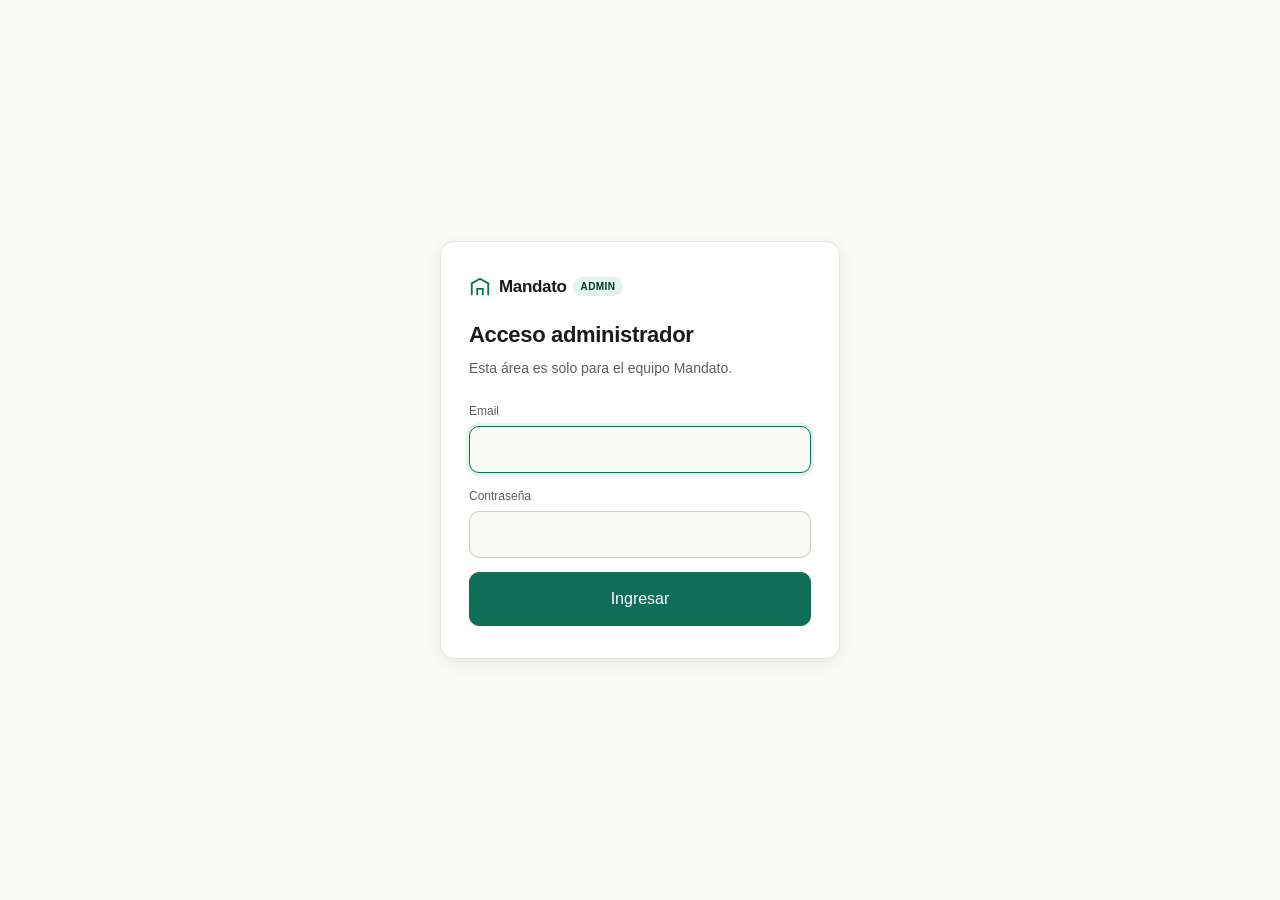
==== commit 94fa9fff: "Add files via upload" ====
--- a/admin.html
+++ b/admin.html
@@ -58,17 +58,12 @@
 </head>
 <body>
 
-<!-- Login -->
+<!-- Loading -->
 <div class="login-screen" id="login-screen">
   <div class="login-card">
     <div class="brand" style="margin-bottom:18px"><svg class="brand-icon" width="22" height="22" viewBox="0 0 24 24" fill="none" stroke="currentColor" stroke-width="2"><path d="M3 21V8l9-5 9 5v13"/><path d="M9 21v-7h6v7"/></svg><span class="brand-name">Mandato</span><span class="topbar-tag">admin</span></div>
-    <h1>Acceso administrador</h1>
-    <p>Esta área es solo para el equipo Mandato.</p>
-    <div class="form-field">
-      <label for="login-password">Contraseña</label>
-      <input type="password" id="login-password" placeholder="••••••••">
-    </div>
-    <button type="button" class="btn btn-primary btn-block" id="login-btn">Ingresar</button>
+    <h1>Verificando sesión...</h1>
+    <p>Si no eres admin serás redirigido al login.</p>
   </div>
 </div>
 
@@ -216,45 +211,56 @@
 (function() {
   var H = window.MANDATO_HELPERS;
   var DB = window.MANDATO_DB;
-  var SESSION_KEY = 'mandato_admin_session_v1';
+  var AUTH = window.MANDATO_AUTH;
 
   var allMandates = [], allUsers = [], allBrokers = [], allPagos = [], allSubs = [];
   var currentMandate = null;
   var currentMFilter = 'all';
 
   // ===== Auth =====
-  function checkAuth() {
-    return sessionStorage.getItem(SESSION_KEY) === 'authenticated';
-  }
   function showApp() {
     document.getElementById('login-screen').style.display = 'none';
     document.getElementById('app').classList.add('active');
     if (!DB.isConfigured()) {
       document.getElementById('storage-mode').textContent = 'modo: local (demo)';
-      document.getElementById('setup-banner-slot').innerHTML = '<div class="setup-banner">⚠️ <strong>Supabase no configurado.</strong> Estás en modo demo con datos de ejemplo. Edita <code>config.js</code> y pega tu URL y anon key para conectar la base de datos real.</div>';
+      document.getElementById('setup-banner-slot').innerHTML = '<div class="setup-banner">⚠️ <strong>Supabase no configurado.</strong> Estás en modo demo. Edita <code>config.js</code>.</div>';
       seedDemoData();
     } else {
       document.getElementById('storage-mode').textContent = 'modo: supabase';
     }
     refreshAll();
   }
-  function showLogin() {
-    document.getElementById('login-screen').style.display = 'flex';
-    document.getElementById('app').classList.remove('active');
-  }
-
-  document.getElementById('login-btn').addEventListener('click', function() {
-    var pw = document.getElementById('login-password').value;
-    if (pw === window.MANDATO_CONFIG.ADMIN_PASSWORD) {
-      sessionStorage.setItem(SESSION_KEY, 'authenticated');
+
+  function redirectToLogin() {
+    window.location.href = 'login-admin.html';
+  }
+
+  // Verificar sesión y permisos de admin
+  if (!AUTH.isAuthenticated()) {
+    redirectToLogin();
+    return;
+  }
+  var authUser = AUTH.getUser();
+  if (!authUser) { AUTH.signOut(); redirectToLogin(); return; }
+
+  DB.select('admins', 'id=eq.' + authUser.id)
+    .then(function(rows) {
+      if (!rows || rows.length === 0) {
+        showToast('No tienes permisos de admin');
+        AUTH.signOut();
+        setTimeout(redirectToLogin, 1200);
+        return;
+      }
       showApp();
-    } else { showToast('Contraseña incorrecta'); }
-  });
-  document.getElementById('login-password').addEventListener('keydown', function(e) {
-    if (e.key === 'Enter') document.getElementById('login-btn').click();
-  });
+    })
+    .catch(function(err) {
+      console.error(err);
+      showToast('Error de conexión: ' + err.message);
+    });
+
   document.getElementById('logout-btn').addEventListener('click', function() {
-    sessionStorage.removeItem(SESSION_KEY); window.location.reload();
+    AUTH.signOut();
+    setTimeout(redirectToLogin, 200);
   });
 
   // ===== Demo data =====
@@ -610,9 +616,7 @@
     setTimeout(function(){t.classList.remove('show');}, 2500);
   }
 
-  // ===== Init =====
-  if (checkAuth()) showApp();
-  else { showLogin(); document.getElementById('login-password').focus(); }
+  // ===== Init: el flujo de auth arriba ya hace el showApp() =====
 
 })();
 </script>
